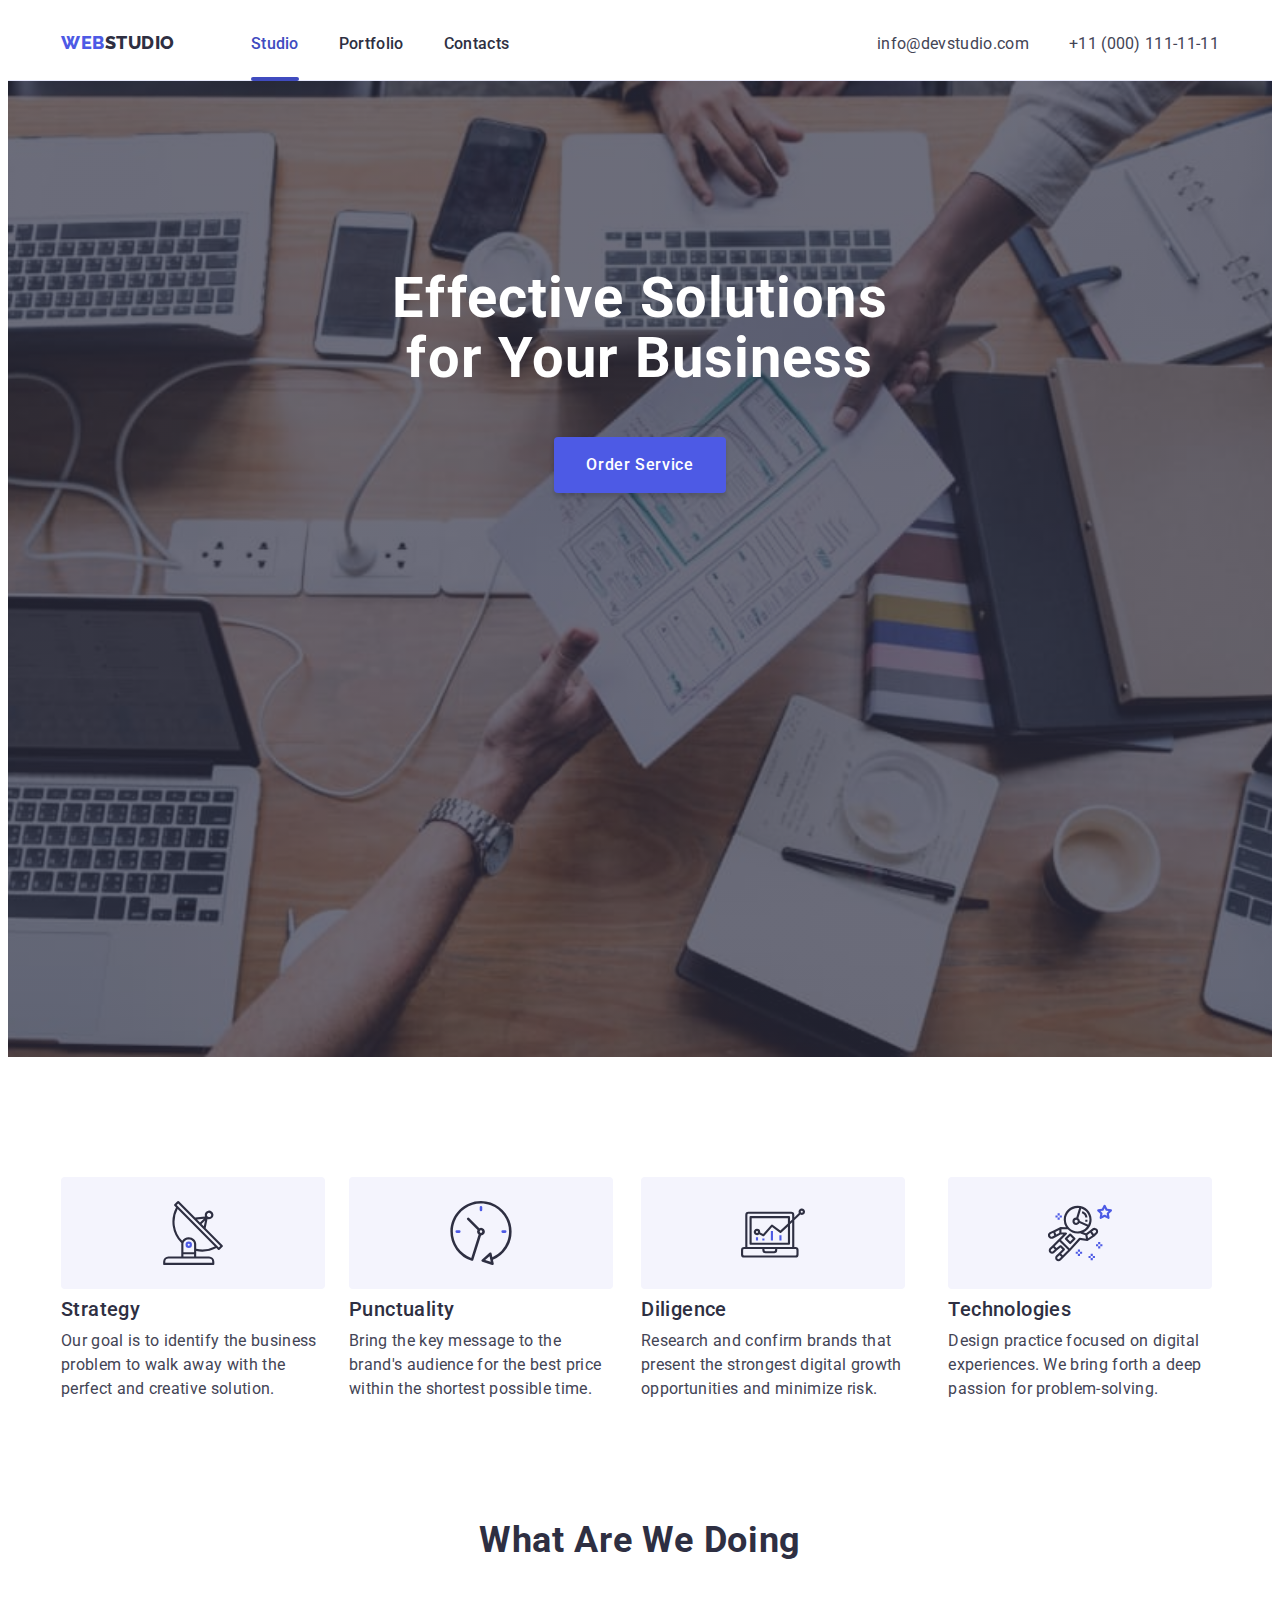
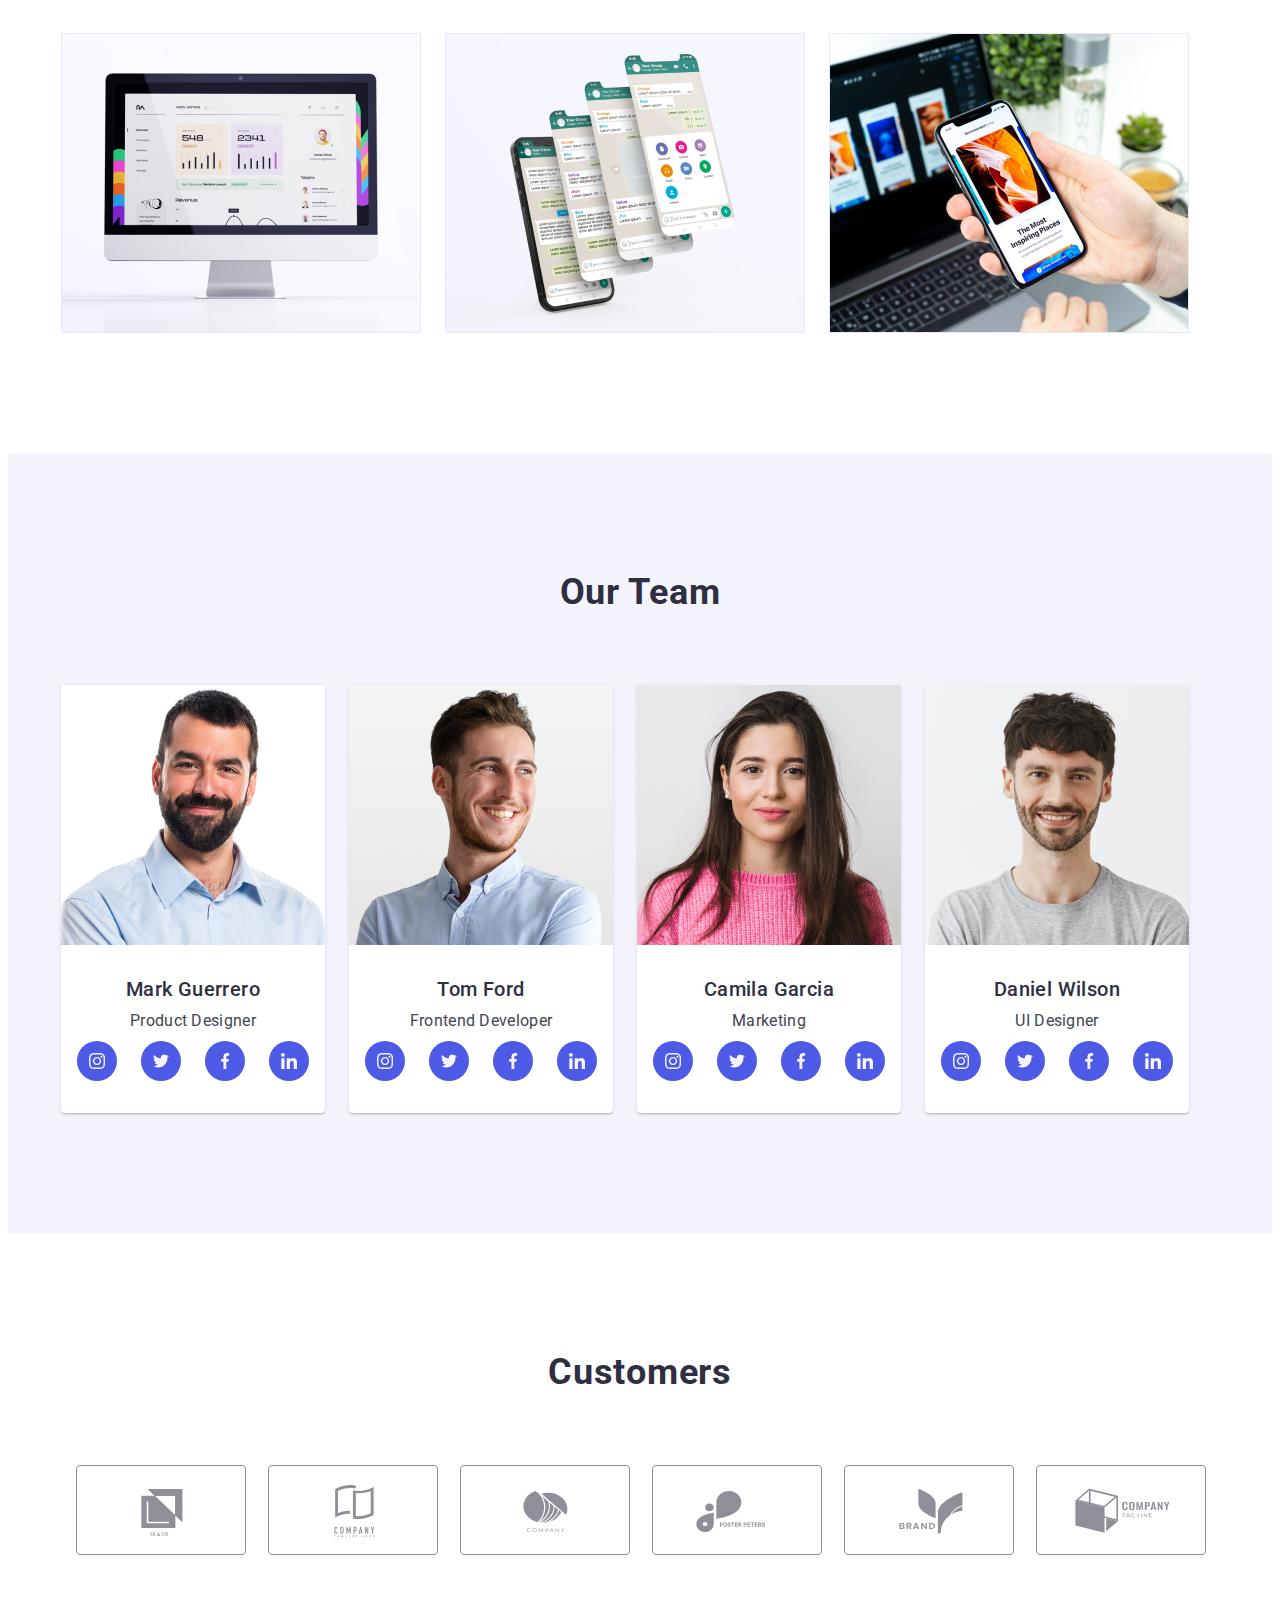
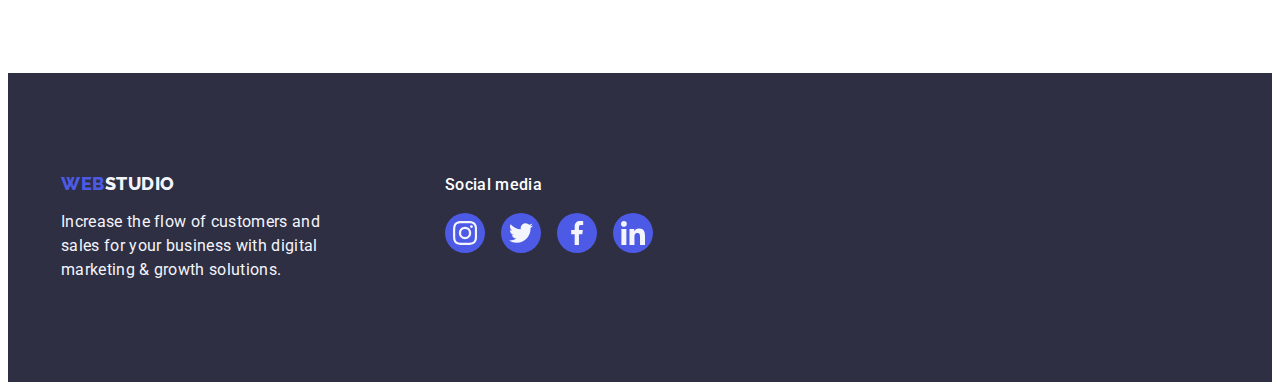
==== index.html @ 233f239e "Initial commit" ====
<!DOCTYPE html>
<html lang="en">
  <head>
    <meta charset="UTF-8" />
    <meta http-equiv="X-UA-Compatible" content="IE=edge" />
    <meta name="viewport" content="width=device-width, initial-scale=1.0" />
    <title>Main Page</title>
    <link rel="preconnect" href="https://fonts.googleapis.com" />
    <link rel="preconnect" href="https://fonts.gstatic.com" crossorigin />
    <link
      href="https://fonts.googleapis.com/css2?family=Raleway:wght@800&family=Roboto:wght@400;500;700&display=swap"
      rel="stylesheet"
    />
    <link
      rel="stylesheet"
      href="https://cdnjs.cloudflare.com/ajax/libs/modern-normalize/1.1.0/modern-normalize.min.css"
      integrity="sha512-wpPYUAdjBVSE4KJnH1VR1HeZfpl1ub8YT/NKx4PuQ5NmX2tKuGu6U/JRp5y+Y8XG2tV+wKQpNHVUX03MfMFn9Q=="
      crossorigin="anonymous"
      referrerpolicy="no-referrer"
    />
    <link rel="stylesheet" href="./css/styles.css" />
  </head>
  <body>
    <header class="header">
      <div class="container header-main">
        <nav class="header-navigation list">
          <a href="./index.html" class="header-logo link"
            >Web<span class="header-logo-part link">Studio</span>
          </a>
          <ul class="header-list list">
            <li class="header-item">
              <a href="./index.html" class="header-link effect link">Studio</a>
            </li>
            <li class="header-item">
              <a href="./portfolio.html" class="header-link link">Portfolio</a>
            </li>
            <li class="header-item">
              <a href="" class="header-link link">Contacts</a>
            </li>
          </ul>
        </nav>
        <address class="header-address">
          <ul class="header-address-items list">
            <li class="address-item">
              <a class="header-contacts link" href="mailto:info@devstudio.com"
                >info@devstudio.com</a
              >
            </li>
            <li class="address-item">
              <a class="header-contacts link" href="tel:+110001111111"
                >+11 (000) 111-11-11</a
              >
            </li>
          </ul>
        </address>
      </div>
    </header>
    <main>
      <section class="first-section">
        <div class="container">
          <h1 class="first-title">Effective Solutions for Your Business</h1>
          <button class="first-btn" data-modal-open type="button">
            Order Service
          </button>
        </div>
      </section>
      <section class="second-section section">
        <div class="container">
          <h2 class="visually-hidden">advantages of the company</h2>
          <ul class="advantages-list list">
            <li class="second-section-link">
              <div class="advantages-icon">
                <svg class="icon" width="64" height="64">
                  <use href="./images/icons.svg#icon-antenna"></use>
                </svg>
              </div>
              <h3 class="second-section-subtitle">Strategy</h3>
              <p class="second-section-text">
                Our goal is to identify the business problem to walk away with
                the perfect and creative solution.
              </p>
            </li>
            <li class="second-section-link">
              <div class="advantages-icon">
                <svg class="icon" width="64" height="64">
                  <use href="./images/icons.svg#icon-clock"></use>
                </svg>
              </div>
              <h3 class="second-section-subtitle">Punctuality</h3>
              <p class="second-section-text">
                Bring the key message to the brand's audience for the best price
                within the shortest possible time.
              </p>
            </li>
            <li class="second-section-link">
              <div class="advantages-icon">
                <svg class="icon" width="64" height="64">
                  <use href="./images/icons.svg#icon-diagram"></use>
                </svg>
              </div>
              <h3 class="second-section-subtitle">Diligence</h3>
              <p class="second-section-text">
                Research and confirm brands that present the strongest digital
                growth opportunities and minimize risk.
              </p>
            </li>
            <li class="second-section-link">
              <div class="advantages-icon">
                <svg class="icon" width="64" height="64">
                  <use href="./images/icons.svg#icon-astronaut"></use>
                </svg>
              </div>
              <h3 class="second-section-subtitle">Technologies</h3>
              <p class="second-section-text">
                Design practice focused on digital experiences. We bring forth a
                deep passion for problem-solving.
              </p>
            </li>
          </ul>
        </div>
      </section>
      <section class="work section">
        <div class="container">
          <h2 class="third-title">What are we doing</h2>
          <ul class="working-list list">
            <li class="third-section-link">
              <img src="./images/comp1.jpg" alt="monitor" width="360" />
            </li>
            <li class="third-section-link">
              <img src="./images/tel2.jpg" alt="smartphone" width="360" />
            </li>
            <li class="third-section-link">
              <img
                src="./images/tel3.jpg"
                alt="smartphone in hand"
                width="360"
              />
            </li>
          </ul>
        </div>
      </section>
      <section class="team section">
        <div class="container">
          <h2 class="team-title">Our Team</h2>
          <ul class="team-list list">
            <li class="team-link">
              <img src="./images/foto1.jpg" alt="foto1" width="264" />
              <div class="about-team">
                <h3 class="team-subtitle">Mark Guerrero</h3>
                <p class="team-text">Product Designer</p>
                <ul class="team-soc-list list">
                  <li class="team-soc-item">
                    <a href="" class="team-soc-link link">
                      <svg class="team-soc-icon" width="16" height="16">
                        <use href="./images/soc-icons.svg#icon-instagram"></use>
                      </svg>
                    </a>
                  </li>
                  <li class="team-soc-item">
                    <a href="" class="team-soc-link link">
                      <svg class="team-soc-icon" width="16" height="16">
                        <use href="./images/soc-icons.svg#icon-twitter"></use>
                      </svg>
                    </a>
                  </li>
                  <li class="team-soc-item">
                    <a href="" class="team-soc-link link">
                      <svg class="team-soc-icon" width="16" height="16">
                        <use href="./images/soc-icons.svg#icon-facebook"></use>
                      </svg>
                    </a>
                  </li>
                  <li class="team-soc-item">
                    <a href="" class="team-soc-link link">
                      <svg class="team-soc-icon" width="16" height="16">
                        <use href="./images/soc-icons.svg#icon-linkedin"></use>
                      </svg>
                    </a>
                  </li>
                </ul>
              </div>
            </li>
            <li class="team-link">
              <img src="./images/foto2.jpg" alt="foto2" width="264" />
              <div class="about-team">
                <h3 class="team-subtitle">Tom Ford</h3>
                <p class="team-text">Frontend Developer</p>
                <ul class="team-soc-list list">
                  <li class="team-soc-item">
                    <a href="" class="team-soc-link link">
                      <svg class="team-soc-icon" width="16" height="16">
                        <use href="./images/soc-icons.svg#icon-instagram"></use>
                      </svg>
                    </a>
                  </li>
                  <li class="team-soc-item">
                    <a href="" class="team-soc-link link">
                      <svg class="team-soc-icon" width="16" height="16">
                        <use href="./images/soc-icons.svg#icon-twitter"></use>
                      </svg>
                    </a>
                  </li>
                  <li class="team-soc-item">
                    <a href="" class="team-soc-link link">
                      <svg class="team-soc-icon" width="16" height="16">
                        <use href="./images/soc-icons.svg#icon-facebook"></use>
                      </svg>
                    </a>
                  </li>
                  <li class="team-soc-item">
                    <a href="" class="team-soc-link link">
                      <svg class="team-soc-icon" width="16" height="16">
                        <use href="./images/soc-icons.svg#icon-linkedin"></use>
                      </svg>
                    </a>
                  </li>
                </ul>
              </div>
            </li>
            <li class="team-link">
              <img src="./images/foto3.jpg" alt="foto3" width="264" />
              <div class="about-team">
                <h3 class="team-subtitle">Camila Garcia</h3>
                <p class="team-text">Marketing</p>
                <ul class="team-soc-list list">
                  <li class="team-soc-item">
                    <a href="" class="team-soc-link link">
                      <svg class="team-soc-icon" width="16" height="16">
                        <use href="./images/soc-icons.svg#icon-instagram"></use>
                      </svg>
                    </a>
                  </li>
                  <li class="team-soc-item">
                    <a href="" class="team-soc-link link">
                      <svg class="team-soc-icon" width="16" height="16">
                        <use href="./images/soc-icons.svg#icon-twitter"></use>
                      </svg>
                    </a>
                  </li>
                  <li class="team-soc-item">
                    <a href="" class="team-soc-link link">
                      <svg class="team-soc-icon" width="16" height="16">
                        <use href="./images/soc-icons.svg#icon-facebook"></use>
                      </svg>
                    </a>
                  </li>
                  <li class="team-soc-item">
                    <a href="" class="team-soc-link link">
                      <svg class="team-soc-icon" width="16" height="16">
                        <use href="./images/soc-icons.svg#icon-linkedin"></use>
                      </svg>
                    </a>
                  </li>
                </ul>
              </div>
            </li>
            <li class="team-link">
              <img src="./images/foto4.jpg" alt="foto4" width="264" />
              <div class="about-team">
                <h3 class="team-subtitle">Daniel Wilson</h3>
                <p class="team-text">UI Designer</p>
                <ul class="team-soc-list list">
                  <li class="team-soc-item">
                    <a href="" class="team-soc-link link">
                      <svg class="team-soc-icon" width="16" height="16">
                        <use href="./images/soc-icons.svg#icon-instagram"></use>
                      </svg>
                    </a>
                  </li>
                  <li class="team-soc-item">
                    <a href="" class="team-soc-link link">
                      <svg class="team-soc-icon" width="16" height="16">
                        <use href="./images/soc-icons.svg#icon-twitter"></use>
                      </svg>
                    </a>
                  </li>
                  <li class="team-soc-item">
                    <a href="" class="team-soc-link link">
                      <svg class="team-soc-icon" width="16" height="16">
                        <use href="./images/soc-icons.svg#icon-facebook"></use>
                      </svg>
                    </a>
                  </li>
                  <li class="team-soc-item">
                    <a href="" class="team-soc-link link">
                      <svg class="team-soc-icon" width="16" height="16">
                        <use href="./images/soc-icons.svg#icon-linkedin"></use>
                      </svg>
                    </a>
                  </li>
                </ul>
              </div>
            </li>
          </ul>
        </div>
      </section>
      <section class="customers section">
        <div class="container">
          <h2 class="customers-title">Customers</h2>
          <ul class="customers-list list">
            <li class="customers-item">
              <a href="" class="customers-link link">
                <svg class="customers-icon" width="104" height="56">
                  <use href="./images/customers.svg#icon-logo1"></use>
                </svg>
              </a>
            </li>
            <li class="customers-item">
              <a href="" class="customers-link link">
                <svg class="customers-icon" width="104" height="56">
                  <use href="./images/customers.svg#icon-logo2"></use>
                </svg>
              </a>
            </li>
            <li class="customers-item">
              <a href="" class="customers-link link">
                <svg class="customers-icon" width="104" height="56">
                  <use href="./images/customers.svg#icon-logo3"></use>
                </svg>
              </a>
            </li>
            <li class="customers-item">
              <a href="" class="customers-link link">
                <svg class="customers-icon" width="104" height="56">
                  <use href="./images/customers.svg#icon-logo4"></use>
                </svg>
              </a>
            </li>
            <li class="customers-item">
              <a href="" class="customers-link link">
                <svg class="customers-icon" width="104" height="56">
                  <use href="./images/customers.svg#icon-logo5"></use>
                </svg>
              </a>
            </li>
            <li class="customers-item">
              <a href="" class="customers-link link">
                <svg class="customers-icon" width="104" height="56">
                  <use href="./images/customers.svg#icon-logo6"></use>
                </svg>
              </a>
            </li>
          </ul>
        </div>
      </section>
    </main>
    <!-- footer -->
    <footer class="footer">
      <div class="footer-wrap container">
        <div class="footer-content">
          <a href="./index.html" class="footer-logo link"
            >Web<span class="footer-logo-part link">Studio</span></a
          >
          <p class="footer-text">
            Increase the flow of customers and sales for your business with
            digital marketing & growth solutions.
          </p>
        </div>
        <div class="footer-soc">
          <p class="soc-subtitle">Social media</p>
          <ul class="footer-soc-list list">
            <li class="footer-soc-item">
              <a href="" class="footer-soc-link link">
                <svg class="footer-soc-icon" width="24" height="24">
                  <use href="./images/soc-icons.svg#icon-instagram"></use>
                </svg>
              </a>
            </li>
            <li class="footer-soc-item">
              <a href="" class="footer-soc-link link">
                <svg class="footer-soc-icon" width="24" height="24">
                  <use href="./images/soc-icons.svg#icon-twitter"></use>
                </svg>
              </a>
            </li>
            <li class="footer-soc-item">
              <a href="" class="footer-soc-link link">
                <svg class="footer-soc-icon" width="24" height="24">
                  <use href="./images/soc-icons.svg#icon-facebook"></use>
                </svg>
              </a>
            </li>
            <li class="footer-soc-item">
              <a href="" class="footer-soc-link link">
                <svg class="footer-soc-icon" width="24" height="24">
                  <use href="./images/soc-icons.svg#icon-linkedin"></use>
                </svg>
              </a>
            </li>
          </ul>
        </div>
      </div>
    </footer>
    <div class="backdrop is-hidden" data-modal>
      <div class="modal-window">
        <button type="button" data-modal-close class="wrap-button">
          <svg class="icon-close" width="8" height="8">
            <use href="./images/soc-icons.svg#icon-close-black"></use>
          </svg>
        </button>
      </div>
    </div>
    <script src="./js/modal.js"></script>
  </body>
</html>
---- css/styles.css ----
:root {
  --primary-brand: #4d5ae5;
  --pressed-state: #404bbf;
  --dark: #2e2f42;
  --success: #31d0aa;
  --text: #434455;
  --subtle-text: #8e8f99;
  --accent: #e7e9fc;
  --light: #f4f4fd;
  --white-background: #ffffff;
  --modal-background: #fcfcfc;
  --modal-overlay: linear-gradient(
    rgba(46, 47, 66, 0.4),
    rgba(46, 47, 66, 0.4)
  );
  --hero-background: linear-gradient(
    rgba(46, 47, 66, 0.7),
    rgba(46, 47, 66, 0.7)
  );
  --effects: 250ms cubic-bezier(0.4, 0, 0.2, 1);
}

p,
h1,
h2,
h3,
h4,
h5,
h6 {
  margin: 0;
}
img {
  display: block;
  max-width: 100%;
  height: auto;
}
button {
  display: block;
  cursor: pointer;
  border: none;
  border-radius: 4px;
}
address {
  font-style: normal;
}

.list {
  list-style: none;
  padding-left: 0;
  margin: 0;
}
.link {
  text-decoration: none;
}

.container {
  width: 1158px;
  padding-left: 15px;
  padding-right: 15px;
  margin: 0 auto;
  /* outline: 2px solid green; */
}
.section {
  padding-top: 120px;
  padding-bottom: 120px;
}
.visually-hidden {
  position: absolute;
  width: 1px;
  height: 1px;
  margin: -1px;
  border: 0;
  padding: 0;

  white-space: nowrap;
  clip-path: inset(100%);
  clip: rect(0 0 0 0);
  overflow: hidden;
}

/*____________________BODY____________ */
body {
  font-family: "Roboto", sans-serif;
  color: var(--text);
  background-color: var(--white-background);
}

.header {
  padding-top: 24px;
  padding-bottom: 24px;
  border-bottom: 1px solid var(--accent);
}

.header-main {
  display: flex;
}

.header-navigation {
  display: flex;
}

/*____________________LOGO____________ */
.header-logo {
  font-family: "Raleway", sans-serif;
  font-weight: 800;
  font-size: 18px;
  line-height: 1.17;
  letter-spacing: 0.03em;
  text-transform: uppercase;
  margin-right: 76px;
  color: var(--primary-brand);
}
.header-logo-part {
  color: var(--dark);
}

/*____________________HEADER____________ */
.header-list {
  display: flex;
}
.header-item {
  font-weight: 500;
  font-size: 16px;
  line-height: 1.5;
  letter-spacing: 0.02em;
  color: var(--dark);
}
.header-item:not(:last-child) {
  margin-right: 40px;
}

.header-link {
  font-weight: 500;
  font-size: 16px;
  line-height: 1.5;
  letter-spacing: 0.02em;
  color: var(--dark);
  transition: color var(--effects);
}
.header-link:hover,
.header-link:focus {
  color: var(--pressed-state);
}
.effect {
  position: relative;
  color: var(--pressed-state);
}
.effect::after {
  content: "";
  position: absolute;
  display: block;
  top: 43px;
  width: 100%;
  height: 4px;
  border-radius: 2px;
  background-color: var(--pressed-state);
}

.header-address {
  font-style: normal;
  margin-left: auto;
}

.header-address-items {
  display: flex;
  gap: 40px;
}

.address-item {
}

.header-contacts {
  font-style: normal;
  font-weight: 400;
  font-size: 16px;
  line-height: 1.5;
  letter-spacing: 0.02em;
  color: var(--text);
  transition: color var(--effects);
}
.header-contacts:hover,
.header-contacts:focus {
  color: var(--pressed-state);
}

/*____________________MAIN SECTION_1____________ */
.first-section {
  background-color: var(--dark);
  padding-top: 188px;
  padding-bottom: 188px;
  text-align: center;
  background-image: var(--hero-background), url(../images/people-office.jpg);
  background-repeat: no-repeat;
  background-position: center;
  background-size: cover;
  max-width: 1440px;
  height: 600px;
  margin: auto;
}
.first-title {
  font-weight: 700;
  font-size: 56px;
  line-height: 1.07;
  letter-spacing: 0.02em;
  margin-bottom: 48px;
  max-width: 496px;
  margin-left: auto;
  margin-right: auto;
  color: var(--white-background);
}

.first-btn {
  font-family: inherit;
  font-weight: 500;
  font-size: 16px;
  line-height: 1.5;
  letter-spacing: 0.04em;
  color: var(--white-background);
  min-width: 169px;
  padding: 16px 32px;
  margin-left: auto;
  margin-right: auto;
  box-shadow: 0px 4px 4px rgba(0, 0, 0, 0.15);
  background-color: var(--primary-brand);
  transition: background-color var(--effects);
}
.first-btn:focus,
.first-btn:hover {
  background-color: var(--pressed-state);
}
/*____________________MAIN SECTION_2____________ */
.second-section {
}
.advantages-list {
  display: flex;
  gap: 24px;
}
.second-section-link {
}
.advantages-icon {
  width: 264px;
  height: 112px;
  border-radius: 4px;
  background-color: var(--light);
  display: flex;
  align-items: center;
  justify-content: center;
}
.icon {
}
.second-section-subtitle {
  font-weight: 500;
  font-size: 20px;
  line-height: 1.2;
  letter-spacing: 0.02em;
  margin-top: 8px;
  margin-bottom: 8px;
  color: var(--dark);
}

.second-section-text {
  font-size: 16px;
  line-height: 1.5;
  letter-spacing: 0.02em;
  color: var(--text);
}
/*____________________MAIN SECTION_3____________ */
.work {
  padding-top: 0;
}

.third-title {
  font-size: 36px;
  line-height: 1.11;
  text-align: center;
  letter-spacing: 0.02em;
  text-transform: capitalize;
  margin-bottom: 72px;
  color: var(--dark);
}

.working-list {
  display: flex;
  gap: 24px;
}
.third-section-link {
  width: calc(100% - 24) / 3;
}

/*____________________MAIN SECTION_4____________ */

.team {
  background-color: var(--light);
}

.team-title {
  font-size: 36px;
  line-height: 1.11;
  text-align: center;
  letter-spacing: 0.02em;
  text-transform: capitalize;
  margin-bottom: 72px;
  color: var(--dark);
}

.team-list {
  display: flex;
  gap: 24px;
}
.team-link {
  width: calc(100% - 24) / 4;
  background-color: var(--white-background);
  box-shadow: 0px 1px 6px rgba(46, 47, 66, 0.08),
    0px 1px 1px rgba(46, 47, 66, 0.16), 0px 2px 1px rgba(46, 47, 66, 0.08);
  border-radius: 0px 0px 4px 4px;
}
.about-team {
  padding-top: 32px;
  padding-bottom: 32px;
}

.team-subtitle {
  font-weight: 500;
  font-size: 20px;
  line-height: 1.2;
  letter-spacing: 0.02em;
  color: var(--dark);
  text-align: center;
  margin-bottom: 8px;
}
.team-text {
  font-size: 16px;
  line-height: 1.5;
  letter-spacing: 0.02em;
  color: var(--text);
  text-align: center;
  margin-bottom: 8px;
}
.team-soc-list {
  display: flex;
  justify-content: center;
  gap: 24px;
}

.team-soc-item {
  width: 40px;
  height: 40px;
}

.team-soc-link {
  width: 100%;
  height: 100%;
  border-radius: 50%;
  background-color: var(--primary-brand);
  display: flex;
  align-items: center;
  justify-content: center;
  transition: background-color var(--effects);
}
.team-soc-link:hover,
.team-soc-link:focus {
  background-color: var(--pressed-state);
}

/*____________________CUSTOMERS____________ */
.customers {
}
.customers-title {
  font-size: 36px;
  line-height: 1.11;
  text-align: center;
  letter-spacing: 0.02em;
  text-transform: capitalize;
  margin-bottom: 72px;
  color: var(--dark);
}
.customers-list {
  display: flex;
  justify-content: center;
  gap: 24px;
}
.customers-item {
  width: 168px;
  height: 88px;
}
.customers-link {
  width: 100%;
  height: 100%;
  border-radius: 4px;
  color: var(--subtle-text);
  border: 1px solid currentColor;
  display: flex;
  align-items: center;
  justify-content: center;
  transition: color var(--effects);
}
.customers-icon {
  fill: currentColor;
  transition: fill var(--effects);
}
.customers-link:hover,
.customers-link:focus {
  color: var(--pressed-state);
}
.customers-link:hover,
.customers-link:focus > .customers-icon {
  fill: var(--pressed-state);
}

/*____________________PORTFOLIO SECTION____________ */
.portfolio-section {
  padding-top: 96px;
  padding-bottom: 120px;
}
.content {
  display: flex;
  gap: 24px;
  margin-bottom: 72px;
  justify-content: center;
}

.content-list {
}
/*____________________button list____________ */
.list-btn {
  font-family: inherit;
  font-weight: 500;
  font-size: 16px;
  line-height: 1.5;
  letter-spacing: 0.04em;
  display: flex;
  padding: 12px 24px;

  background-color: var(--light);
  color: var(--primary-brand);
  transition: color var(--effects), background-color var(--effects),
    box-shadow var(--effects);
}

.list-btn:focus,
.list-btn:hover {
  color: var(--white-background);
  background-color: var(--pressed-state);
  box-shadow: 0px 3px 1px rgba(0, 0, 0, 0.1), 0px 2px 1px rgba(0, 0, 0, 0.08),
    0px 2px 2px rgba(0, 0, 0, 0.12);
}
/*____________________aside____________ */

.aside {
  display: flex;
  flex-wrap: wrap;
  column-gap: 24px;
  row-gap: 48px;
}
.aside-list {
  width: calc((100% - 48px) / 3);
}

.overlay-card {
  position: relative;
  overflow: hidden;
}
.text-card {
  position: absolute;
  top: 0;
  padding-left: 32px;
  padding-top: 40px;
  padding-right: 32px;
  font-size: 16px;
  line-height: 1.5;
  letter-spacing: 0.02em;
  color: var(--light);
  background-color: var(--primary-brand);
  height: 100%;
  transform: translateY(100%);
  transition: var(--effects);
}

.aside-link {
  display: block;
  transition: box-shadow var(--effects);
}
.aside-link:hover,
.aside-link:focus {
  box-shadow: 14px 7px 25px 0px rgba(162, 135, 198, 0.75),
    14px 7px 25px 0px rgba(162, 135, 198, 0.75),
    14px 7px 25px 0px rgba(162, 135, 198, 0.75);
}
.aside-link:hover .text-card,
.aside-link:focus .text-card {
  transform: translateY(0);
}

.list-names {
  padding: 32px 16px;
  border: 1px solid var(--accent);
  border-top: 0;
}
.aside-title {
  font-weight: 500;
  font-size: 20px;
  line-height: 1.2;
  letter-spacing: 0.02em;
  color: var(--dark);
  margin-bottom: 8px;
}
.aside-text {
  font-size: 16px;
  line-height: 1.5;
  letter-spacing: 0.02em;
  color: var(--text);
}
/*____________________FOOTER____________ */

.footer {
  background-color: var(--dark);
  padding-top: 100px;
  padding-bottom: 100px;
  margin-right: auto;
  margin-left: auto;
}
.footer-wrap {
  display: flex;
}
.footer-content {
  margin-right: 120px;
}
.footer-logo {
  font-family: "Raleway", sans-serif;
  font-weight: 800;
  font-size: 18px;
  line-height: 1.17;
  letter-spacing: 0.03em;
  text-transform: uppercase;
  color: var(--primary-brand);
}

.footer-logo-part {
  color: var(--light);
}

.footer-text {
  font-size: 16px;
  line-height: 1.5;
  letter-spacing: 0.02em;
  max-width: 264px;
  margin-top: 16px;
  color: var(--light);
}

/*____________________SOC-FOOTER ____________ */
.footer-soc {
}
.soc-subtitle {
  font-weight: 500;
  font-size: 16px;
  line-height: 1.5;
  letter-spacing: 0.02em;
  color: var(--white-background);
  margin-bottom: 16px;
}
.footer-soc-list {
  display: flex;
  justify-content: center;
  gap: 16px;
}
.footer-soc-item {
  width: 40px;
  height: 40px;
}
.footer-soc-link {
  display: flex;
  align-items: center;
  justify-content: center;
  width: 100%;
  height: 100%;
  border-radius: 50%;
  background-color: var(--primary-brand);
  transition: background-color var(--effects);
}

.footer-soc-link:hover,
.footer-soc-link:focus {
  background-color: var(--success);
}
.footer-soc-icon {
}
/*____________________modal-window____________ */
.backdrop {
  position: fixed;
  top: 0%;
  left: 0;
  height: 100%;
  width: 100%;
  background-color:rgba(46, 47, 66, 0.4);;
  transition: opacity 700ms ease-out, visibility 700ms ease-out;
}
.modal-window {
  position: relative;
  top: 50%;
  left: 50%;
  width: 408px;
  height: 576px;
  background-color: var(--modal-background);
  box-shadow: 0px 1px 1px rgba(0, 0, 0, 0.14), 0px 1px 3px rgba(0, 0, 0, 0.12),
    0px 2px 1px rgba(0, 0, 0, 0.2);
  border-radius: 4px;
  transition: transform 700ms ease-out;
  transform: translate(-50%, -50%) scaleY(1);
}
.backdrop.is-hidden .modal-window {
  transform: translate(-50%, -50%) scaleY(0);
}

.wrap-button {
  position: absolute;
  top: 24px;
  right: 24px;
  border-radius: 50%;
  background-color: var(--modal-overlay);
  border: 1px solid rgba(0, 0, 0, 0.1);
  transition: background-color var(--effects);

}
.wrap-button:hover,
.wrap-button:focus{
  background-color: var(--pressed-state);
}

.is-hidden {
  opacity: 0;
  visibility: hidden;
  pointer-events: none;
}
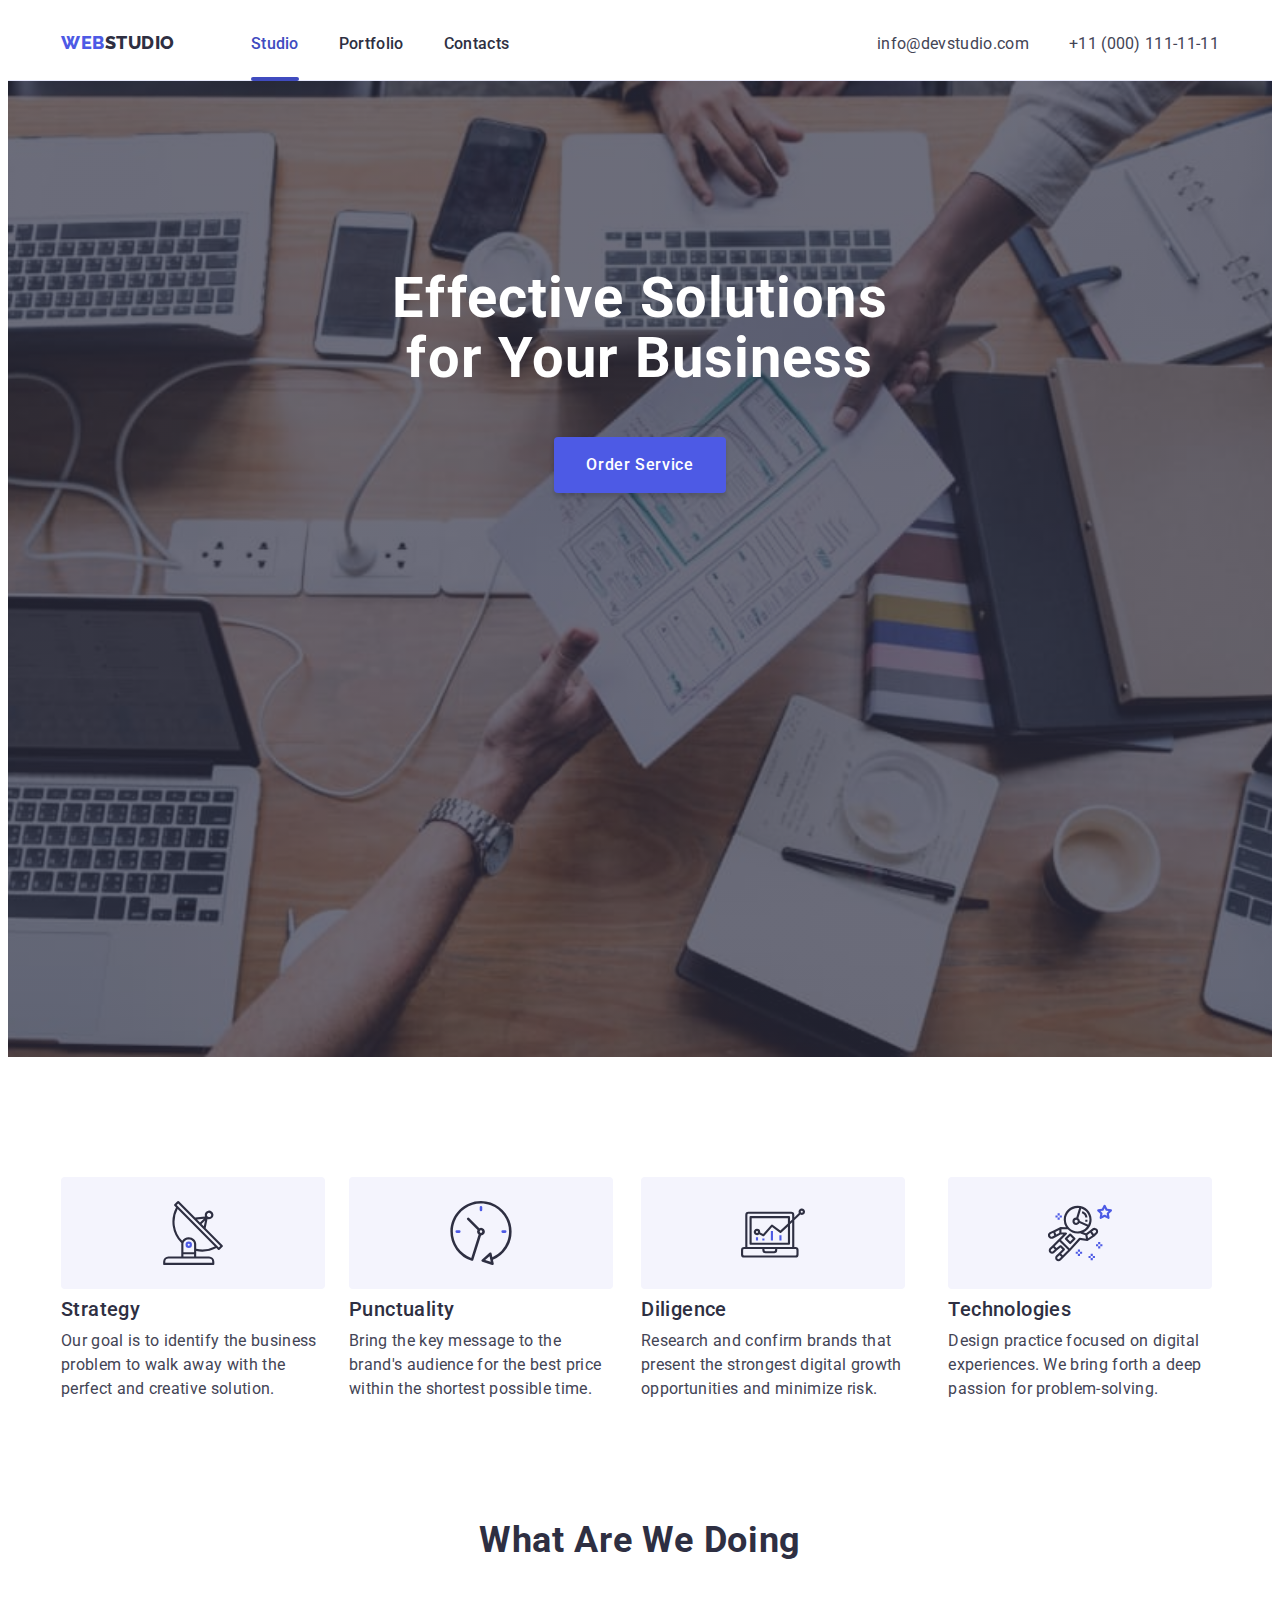
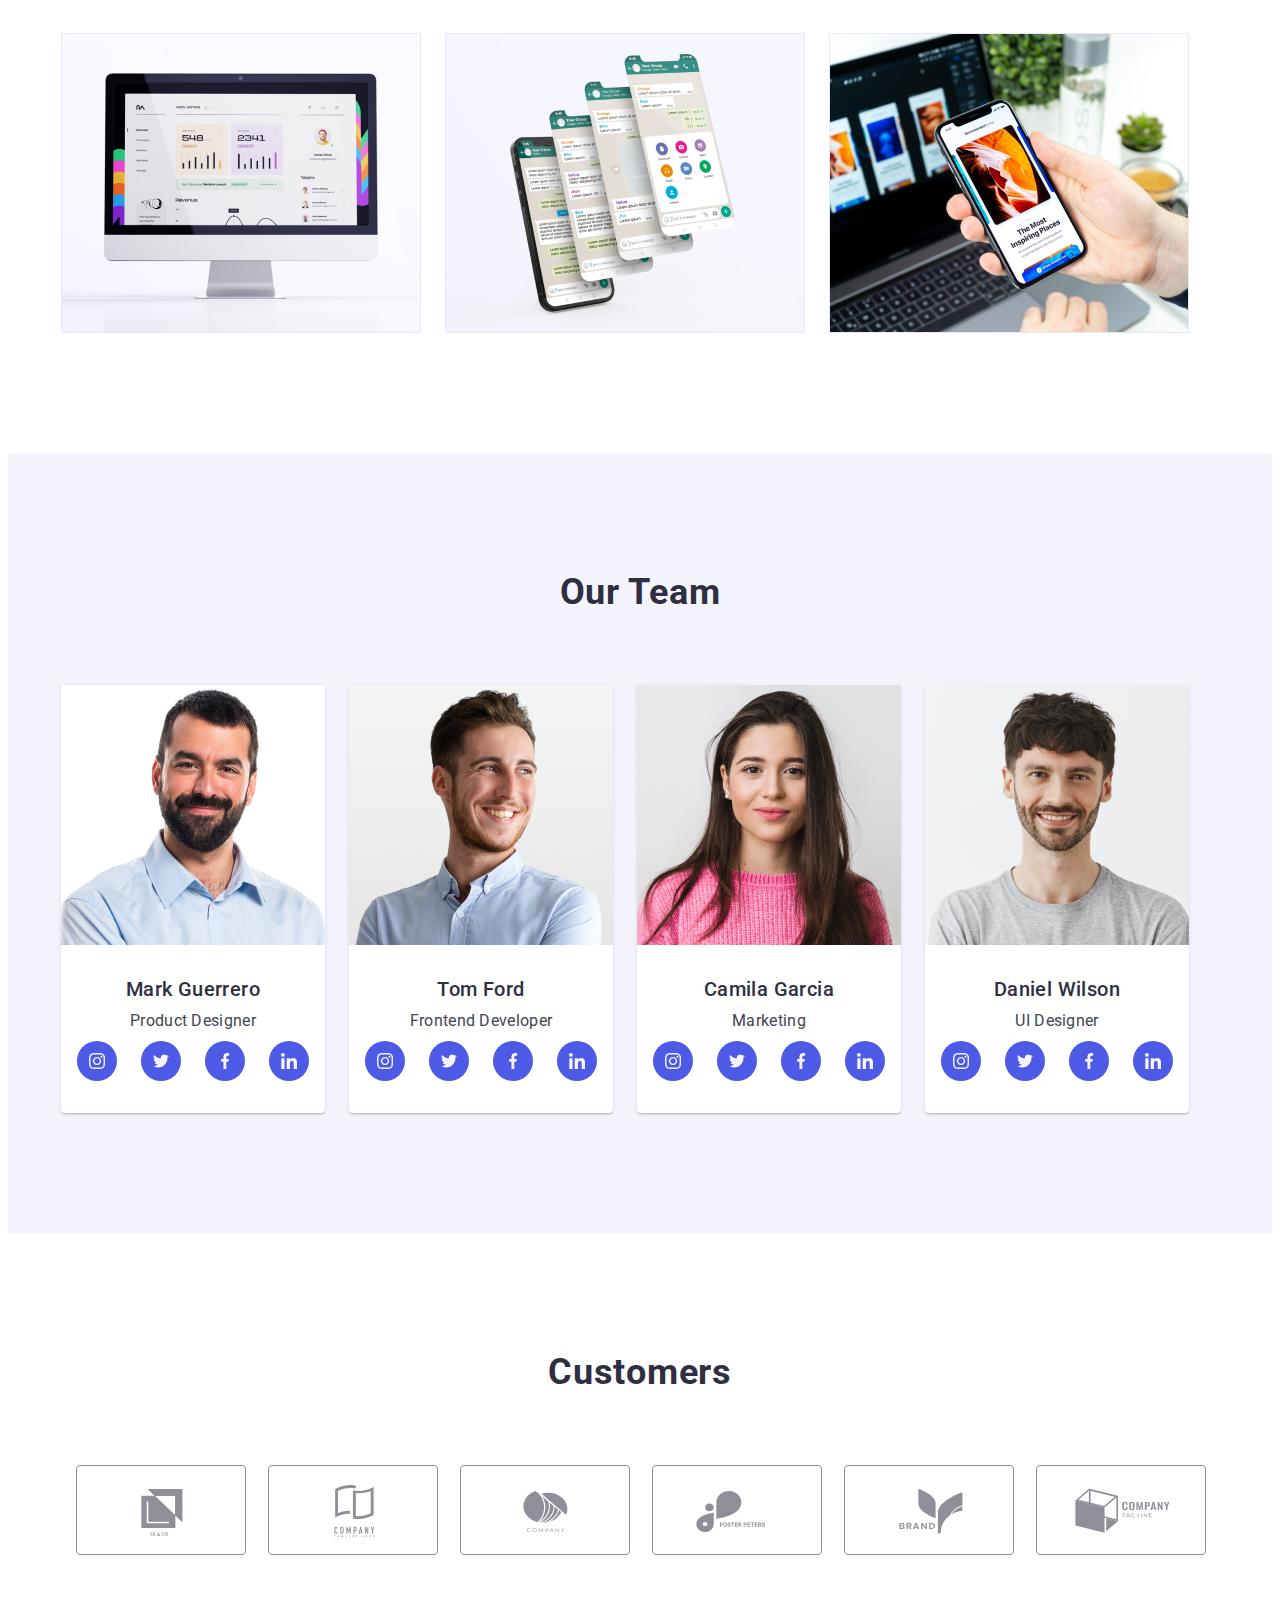
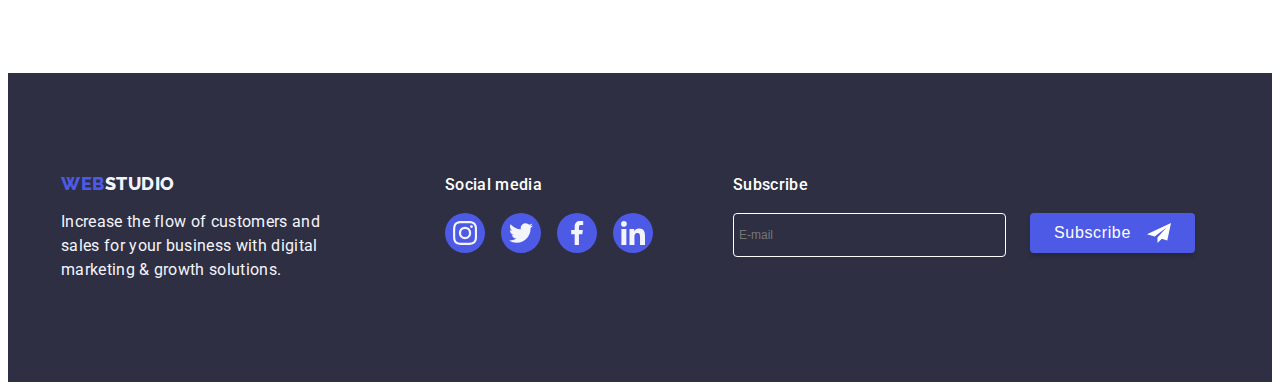
==== commit 4b3567fe: "commit" ====
--- a/index.html
+++ b/index.html
@@ -389,10 +389,92 @@
             </li>
           </ul>
         </div>
+        <div class="subscribe">
+          <p class="footer-subtitle">Subscribe</p>
+          <form class="subscribe-wrap">
+            <input
+              type="email"
+              class="footer-input"
+              name="email"
+              placeholder="E-mail"
+              required
+            />
+            <button type="submit" class="btn-subscribe">
+              Subscribe
+              <svg class="footer-icon" width="24" height="24">
+                <use href="./images/icons.svg#icon-telegram"></use>
+              </svg>
+            </button>
+          </form>
+        </div>
       </div>
     </footer>
     <div class="backdrop is-hidden" data-modal>
       <div class="modal-window">
+        <p class="modal-text">Leave your contacts and we will call you back</p>
+        <form class="modal-form">
+          <label class="modal-label">
+            <span>Name</span>
+            <span class="icon-wrap">
+              <input
+                type="text"
+                class="modal-input"
+                name="user_name"
+                required
+              />
+              <svg class="modal-icon" width="18" height="24">
+                <use href="./images/icons.svg#icon-person"></use>
+              </svg>
+            </span>
+          </label>
+          <label class="modal-label">
+            <span>Phone</span>
+            <span class="icon-wrap">
+              <input
+                type="tel"
+                class="modal-input"
+                name="phone_number"
+                required
+              />
+              <svg class="modal-icon" width="18" height="24">
+                <use href="./images/icons.svg#icon-phone"></use>
+              </svg>
+            </span>
+          </label>
+          <label class="modal-label">
+            <span>Email</span>
+            <span class="icon-wrap">
+              <input type="email" class="modal-input" name="email" required />
+              <svg class="modal-icon" width="18" height="24">
+                <use href="./images/icons.svg#icon-email"></use>
+              </svg>
+            </span>
+          </label>
+          <label class="modal-label">
+            <span>Comment</span>
+            <textarea
+              class="modal-comment"
+              name="comment"
+              placeholder="Text input"
+            ></textarea>
+          </label>
+          <label class="privacy-policy">
+            <span class="wrap-checkbox"
+              >I accept the terms and conditions of the
+              <a href="">Privacy Policy</a>
+            </span>
+            <input
+              type="checkbox"
+              name="privacy"
+              class="modal-checkbox visually-hidden"
+              value="true"
+            />
+            <svg class="checkbox-icon" width="10" height="8">
+              <use href="./images/icons.svg#icon-vector"></use>
+            </svg>
+          </label>
+          <button type="submit" class="btn-submit">Send</button>
+        </form>
         <button type="button" data-modal-close class="wrap-button">
           <svg class="icon-close" width="8" height="8">
             <use href="./images/soc-icons.svg#icon-close-black"></use>
--- a/css/styles.css
+++ b/css/styles.css
@@ -550,6 +550,7 @@
 
 /*____________________SOC-FOOTER ____________ */
 .footer-soc {
+  margin-right: 80px;
 }
 .soc-subtitle {
   font-weight: 500;
@@ -583,8 +584,63 @@
 .footer-soc-link:focus {
   background-color: var(--success);
 }
-.footer-soc-icon {
-}
+/*____________________footer-subscribe____________ */
+.subscribe {
+}
+.footer-subtitle {
+  font-weight: 500;
+  font-size: 16px;
+  line-height: 1.5;
+  letter-spacing: 0.02em;
+  color: #ffffff;
+  margin-bottom: 16px;
+}
+.subscribe-wrap {
+  display: flex;
+  gap: 24px;
+}
+.footer-input {
+  font-weight: 400;
+  font-size: 12px;
+  line-height: 2;
+  width: 264px;
+  height: 40px;
+  border: 1px solid #ffffff;
+  color: #ffffff;
+  border-radius: 4px;
+  padding-left: 5px;
+  background: var(--dark);
+  outline: transparent;
+  transition: border-color var(--effects);
+}
+.footer-input:hover,
+.footer-input:focus {
+  border-color: var(--pressed-state);
+}
+.btn-subscribe {
+  font-weight: 500;
+  font-size: 16px;
+  line-height: 1.5;
+  letter-spacing: 0.04em;
+  color: var(--white-background);
+  display: flex;
+  align-items: center;
+  justify-content: center;
+  min-width: 165px;
+  height: 40px;
+  gap: 16px;
+  box-shadow: 0px 4px 4px rgba(0, 0, 0, 0.15);
+  background-color: var(--primary-brand);
+  transition: background-color var(--effects);
+}
+.btn-subscribe:hover,
+.btn-subscribe:focus {
+  background-color: var(--pressed-state);
+}
+.footer-icon {
+  fill: #ffffff;
+}
+
 /*____________________modal-window____________ */
 .backdrop {
   position: fixed;
@@ -592,7 +648,7 @@
   left: 0;
   height: 100%;
   width: 100%;
-  background-color:rgba(46, 47, 66, 0.4);;
+  background-color: rgba(46, 47, 66, 0.4);
   transition: opacity 700ms ease-out, visibility 700ms ease-out;
 }
 .modal-window {
@@ -601,6 +657,7 @@
   left: 50%;
   width: 408px;
   height: 576px;
+  padding: 24px;
   background-color: var(--modal-background);
   box-shadow: 0px 1px 1px rgba(0, 0, 0, 0.14), 0px 1px 3px rgba(0, 0, 0, 0.12),
     0px 2px 1px rgba(0, 0, 0, 0.2);
@@ -611,7 +668,6 @@
 .backdrop.is-hidden .modal-window {
   transform: translate(-50%, -50%) scaleY(0);
 }
-
 .wrap-button {
   position: absolute;
   top: 24px;
@@ -620,10 +676,9 @@
   background-color: var(--modal-overlay);
   border: 1px solid rgba(0, 0, 0, 0.1);
   transition: background-color var(--effects);
-
 }
 .wrap-button:hover,
-.wrap-button:focus{
+.wrap-button:focus {
   background-color: var(--pressed-state);
 }
 
@@ -632,3 +687,116 @@
   visibility: hidden;
   pointer-events: none;
 }
+.modal-text {
+  font-weight: 500;
+  font-size: 16px;
+  line-height: 1.5;
+  text-align: center;
+  letter-spacing: 0.02em;
+  color: var(--dark);
+  padding-top: 48px;
+  margin-bottom: 16px;
+}
+.modal-label {
+  font-size: 12px;
+  color: var(--subtle-text);
+}
+.modal-label span {
+  display: block;
+  margin-bottom: 4px;
+}
+.modal-input {
+  width: 100%;
+  height: 40px;
+  border: 1px solid var(--subtle-text);
+  border-radius: 4px;
+  padding-left: 38px;
+  outline: transparent;
+  transition: border-color var(--effects);
+}
+.modal-input:hover,
+.modal-input:focus {
+  border-color: var(--primary-brand);
+}
+.modal-input:hover + .modal-icon,
+.modal-input:focus + .modal-icon {
+  fill: var(--primary-brand);
+}
+
+.icon-wrap {
+  position: relative;
+}
+
+.modal-icon {
+  position: absolute;
+  left: 16px;
+  top: 50%;
+  transform: translateY(-50%);
+  transition: fill var(--effects);
+}
+.modal-comment {
+  width: 100%;
+  height: 120px;
+  border: 1px solid var(--subtle-text);
+  border-radius: 4px;
+  padding: 10px;
+  outline: transparent;
+  resize: none;
+}
+.privacy-policy {
+  display: flex;
+  font-size: 12px;
+  align-items: center;
+  color: var(--subtle-text);
+  margin-top: 16px;
+}
+.privacy-policy .checkbox-icon {
+  width: 16px;
+  height: 16px;
+  border: 1px solid var(--dark);
+  border-radius: 2px;
+  margin-right: 8px;
+  display: flex;
+  align-items: center;
+  justify-content: center;
+  fill: transparent;
+}
+.modal-checkbox:checked + .checkbox-icon {
+  background-color: var(--pressed-state);
+  border: none;
+  fill: var(--light);
+}
+.modal-checkbox:focus + .checkbox-icon {
+  border-color: var(--pressed-state);
+}
+/* .privacy-policy::before {
+  display: block;
+  content: "";
+  width: 16px;
+  height: 16px;
+  border: 1px solid var(--dark);
+  border-radius: 2px;
+  margin-right: 8px;
+} */
+.wrap-checkbox {
+}
+.btn-submit {
+  font-family: inherit;
+  font-weight: 500;
+  font-size: 16px;
+  line-height: 1.5;
+  letter-spacing: 0.04em;
+  color: var(--white-background);
+  min-width: 169px;
+  padding: 16px 32px;
+  margin-top: 24px;
+  margin-left: auto;
+  margin-right: auto;
+  box-shadow: 0px 4px 4px rgba(0, 0, 0, 0.15);
+  background-color: var(--primary-brand);
+  transition: background-color var(--effects);
+}
+.btn-submit:hover,
+.btn-submit:focus {
+  background-color: var(--pressed-state);
+}
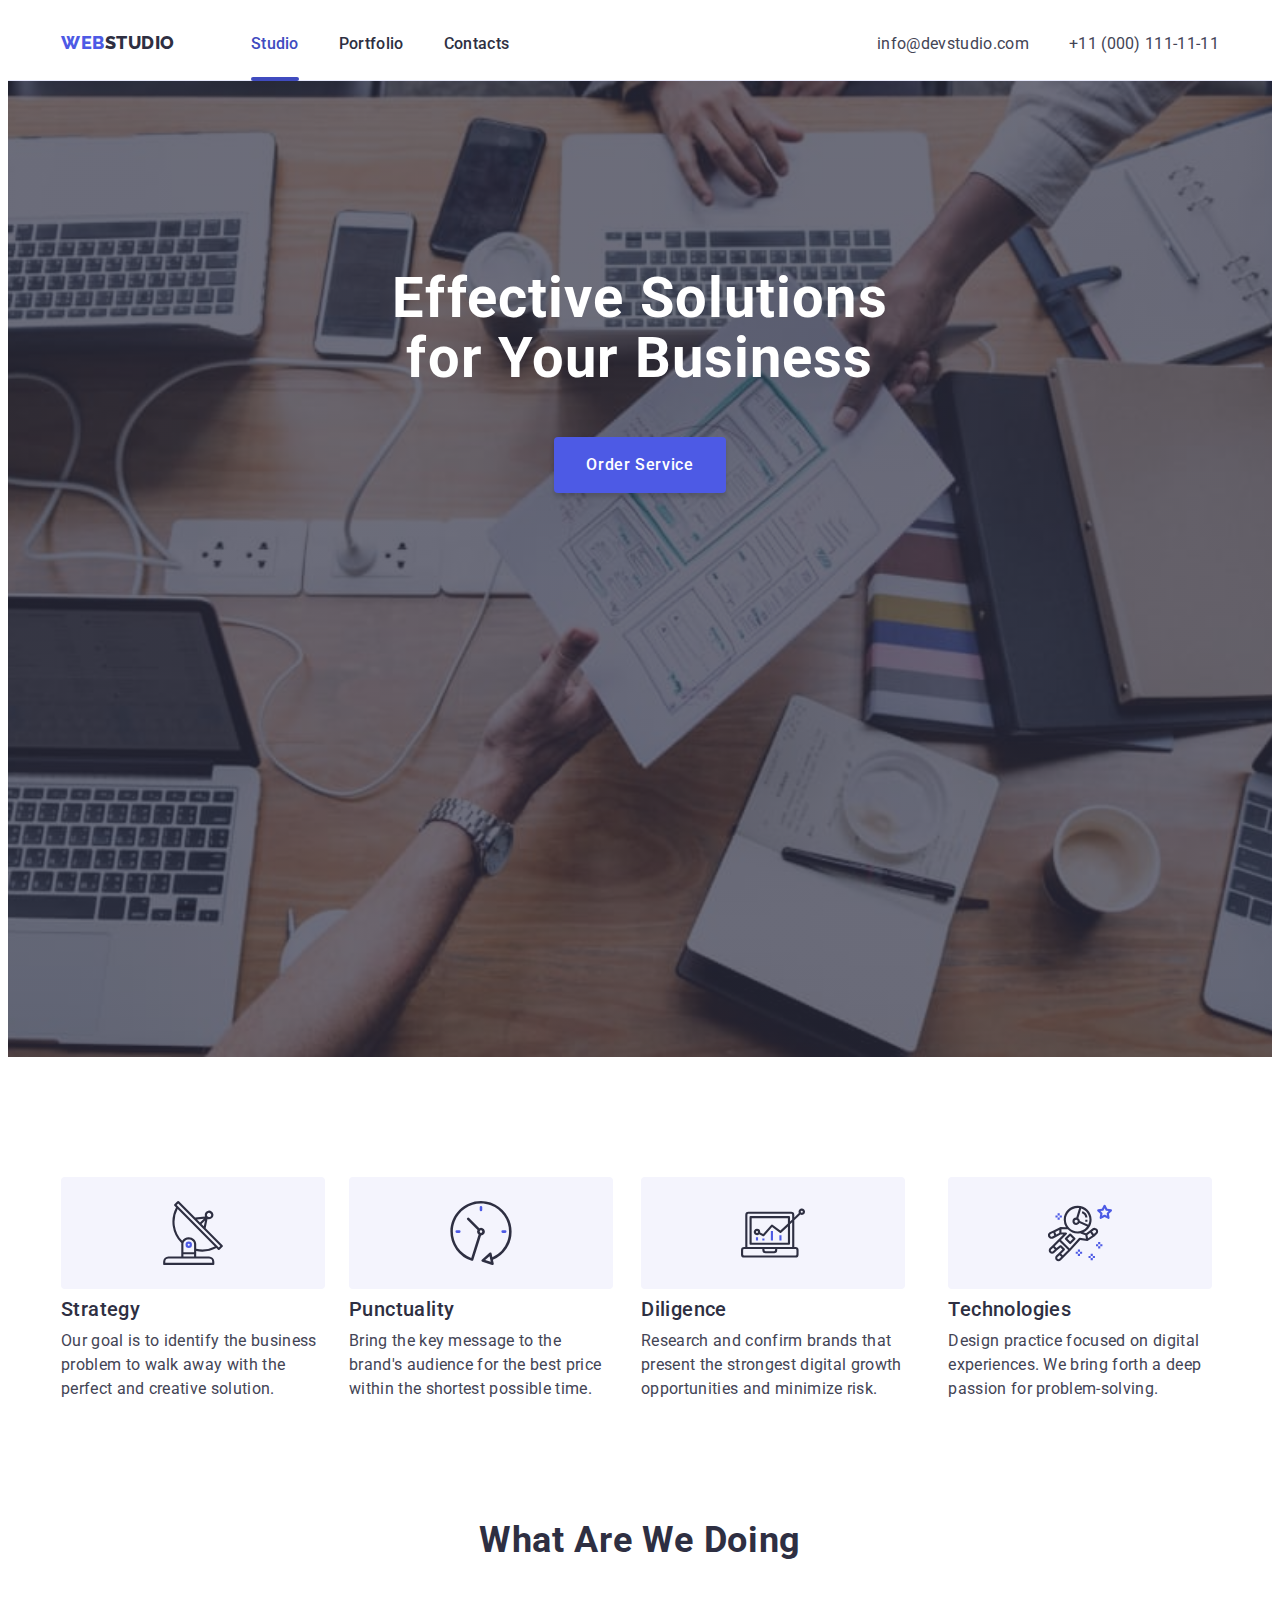
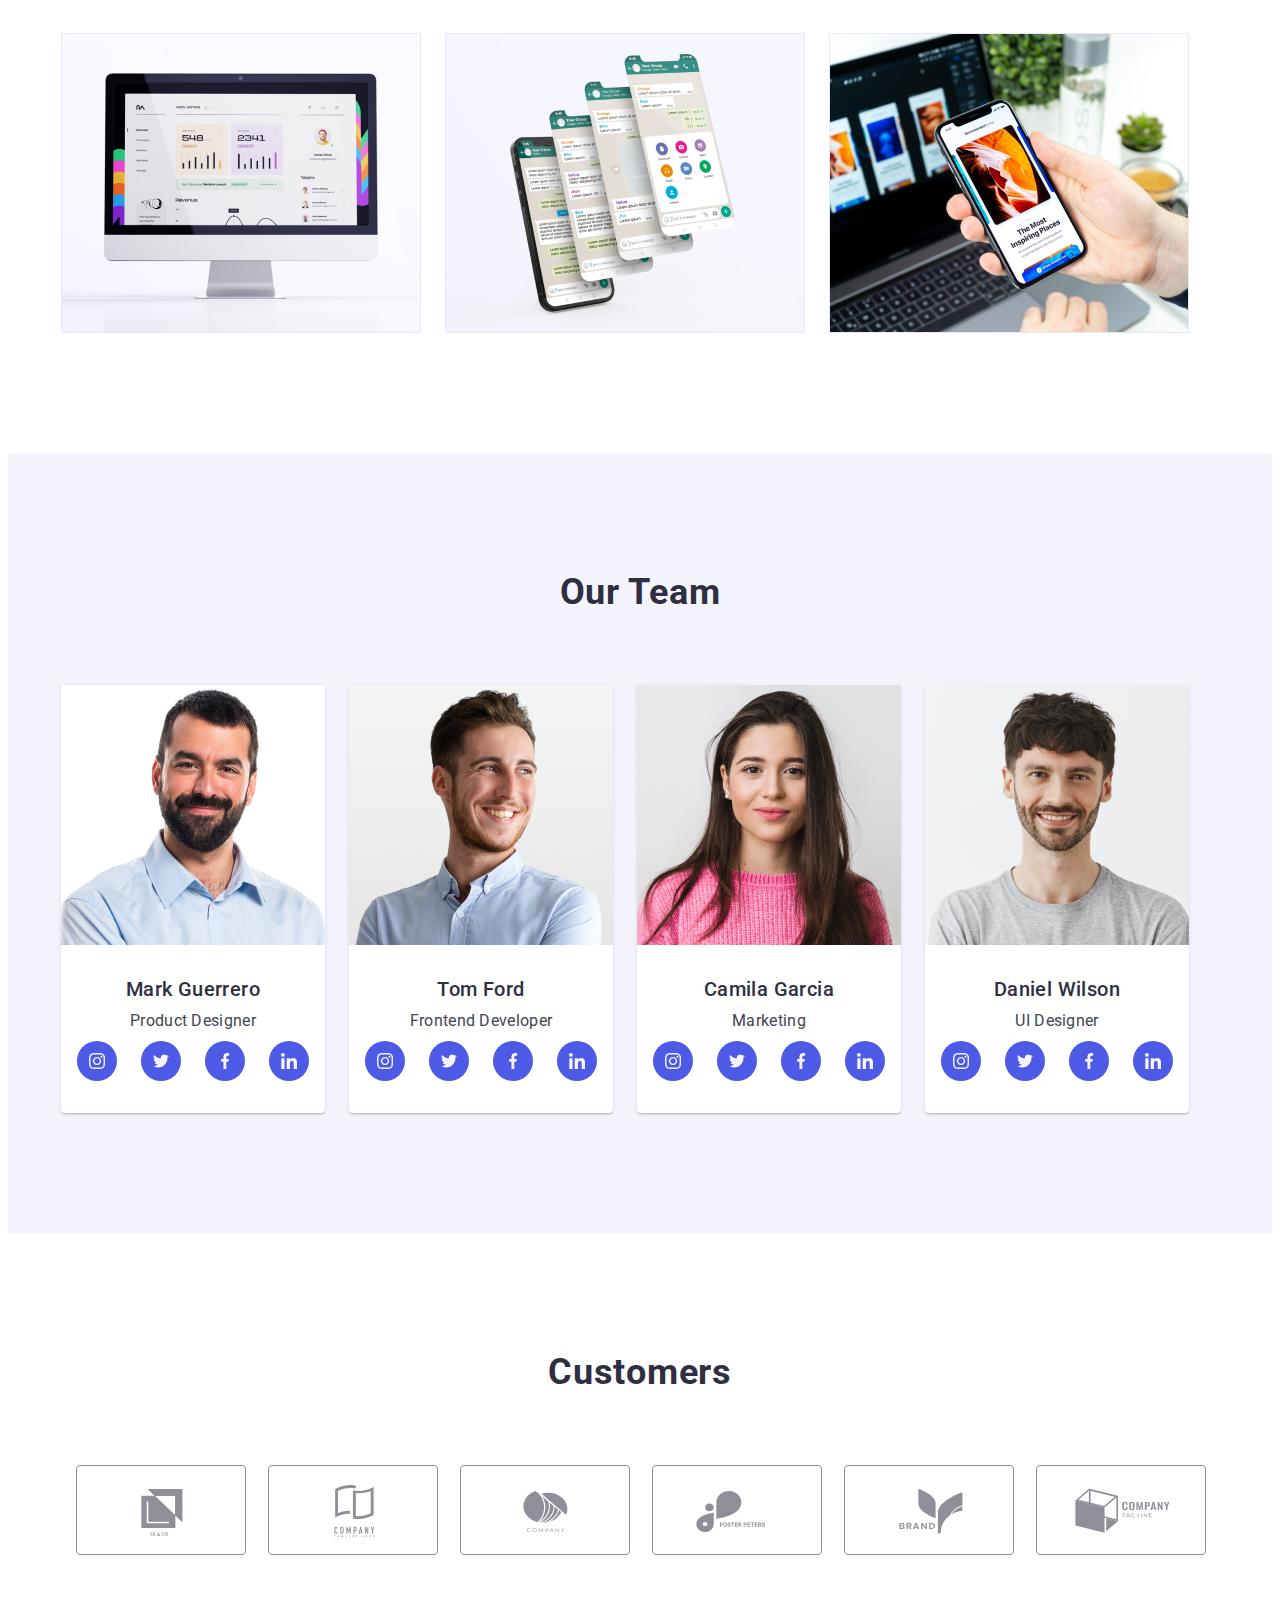
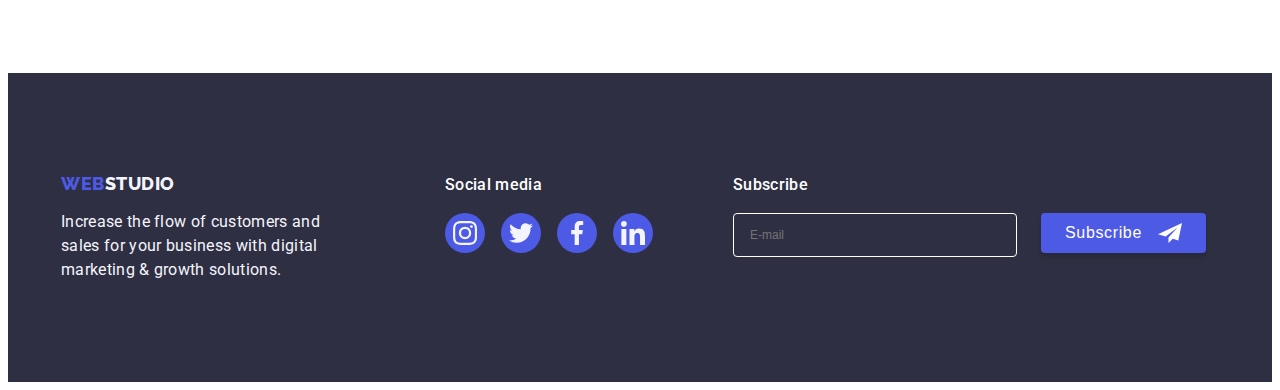
==== commit 0db3405f: "commit" ====
--- a/index.html
+++ b/index.html
@@ -415,7 +415,7 @@
         <form class="modal-form">
           <label class="modal-label">
             <span>Name</span>
-            <span class="icon-wrap">
+            <div class="icon-wrap">
               <input
                 type="text"
                 class="modal-input"
@@ -425,7 +425,7 @@
               <svg class="modal-icon" width="18" height="24">
                 <use href="./images/icons.svg#icon-person"></use>
               </svg>
-            </span>
+            </div>
           </label>
           <label class="modal-label">
             <span>Phone</span>
@@ -450,7 +450,7 @@
               </svg>
             </span>
           </label>
-          <label class="modal-label">
+          <label class="label-comment">
             <span>Comment</span>
             <textarea
               class="modal-comment"
@@ -458,21 +458,24 @@
               placeholder="Text input"
             ></textarea>
           </label>
-          <label class="privacy-policy">
-            <span class="wrap-checkbox"
-              >I accept the terms and conditions of the
-              <a href="">Privacy Policy</a>
-            </span>
+          <div class="wrap-checkbox">
             <input
               type="checkbox"
               name="privacy"
+              id="privacy-policy"
               class="modal-checkbox visually-hidden"
               value="true"
             />
-            <svg class="checkbox-icon" width="10" height="8">
-              <use href="./images/icons.svg#icon-vector"></use>
-            </svg>
-          </label>
+            <label for="privacy-policy" class="privacy-policy">
+              <span>
+                <svg class="checkbox-icon" width="10" height="8">
+                  <use href="./images/icons.svg#icon-vector"></use>
+                </svg>
+              </span>
+              I accept the terms and conditions of the
+              <a class="text-privasy" href="">&nbspPrivacy Policy</a>
+            </label>
+          </div>
           <button type="submit" class="btn-submit">Send</button>
         </form>
         <button type="button" data-modal-close class="wrap-button">
--- a/css/styles.css
+++ b/css/styles.css
@@ -608,7 +608,7 @@
   border: 1px solid #ffffff;
   color: #ffffff;
   border-radius: 4px;
-  padding-left: 5px;
+  padding-left: 16px;
   background: var(--dark);
   outline: transparent;
   transition: border-color var(--effects);
@@ -652,12 +652,12 @@
   transition: opacity 700ms ease-out, visibility 700ms ease-out;
 }
 .modal-window {
-  position: relative;
+  position: absolute;
   top: 50%;
   left: 50%;
   width: 408px;
   height: 576px;
-  padding: 24px;
+  padding: 72px 24px 24px;
   background-color: var(--modal-background);
   box-shadow: 0px 1px 1px rgba(0, 0, 0, 0.14), 0px 1px 3px rgba(0, 0, 0, 0.12),
     0px 2px 1px rgba(0, 0, 0, 0.2);
@@ -673,13 +673,23 @@
   top: 24px;
   right: 24px;
   border-radius: 50%;
+  color: var(--dark);
   background-color: var(--modal-overlay);
   border: 1px solid rgba(0, 0, 0, 0.1);
-  transition: background-color var(--effects);
+  transition: background-color var(--effects), color var(--effects);
+  display: flex;
+  align-items: center;
+  justify-content: center;
+  width: 24px;
+  height: 24px;
 }
 .wrap-button:hover,
 .wrap-button:focus {
   background-color: var(--pressed-state);
+  color: #ffffff;
+}
+.icon-close {
+  fill: currentColor;
 }
 
 .is-hidden {
@@ -694,12 +704,13 @@
   text-align: center;
   letter-spacing: 0.02em;
   color: var(--dark);
-  padding-top: 48px;
   margin-bottom: 16px;
 }
 .modal-label {
   font-size: 12px;
   color: var(--subtle-text);
+  display: block;
+  margin-bottom: 8px;
 }
 .modal-label span {
   display: block;
@@ -734,6 +745,12 @@
   transform: translateY(-50%);
   transition: fill var(--effects);
 }
+.label-comment {
+  font-size: 12px;
+  color: var(--subtle-text);
+  display: block;
+  margin-bottom: 16px;
+}
 .modal-comment {
   width: 100%;
   height: 120px;
@@ -748,9 +765,8 @@
   font-size: 12px;
   align-items: center;
   color: var(--subtle-text);
-  margin-top: 16px;
-}
-.privacy-policy .checkbox-icon {
+}
+.privacy-policy span {
   width: 16px;
   height: 16px;
   border: 1px solid var(--dark);
@@ -761,13 +777,16 @@
   justify-content: center;
   fill: transparent;
 }
-.modal-checkbox:checked + .checkbox-icon {
+.modal-checkbox:checked + .privacy-policy span {
   background-color: var(--pressed-state);
   border: none;
   fill: var(--light);
 }
-.modal-checkbox:focus + .checkbox-icon {
+.modal-checkbox:focus + .privacy-policy span {
   border-color: var(--pressed-state);
+}
+.text-privasy {
+  color: var(--primary-brand);
 }
 /* .privacy-policy::before {
   display: block;
